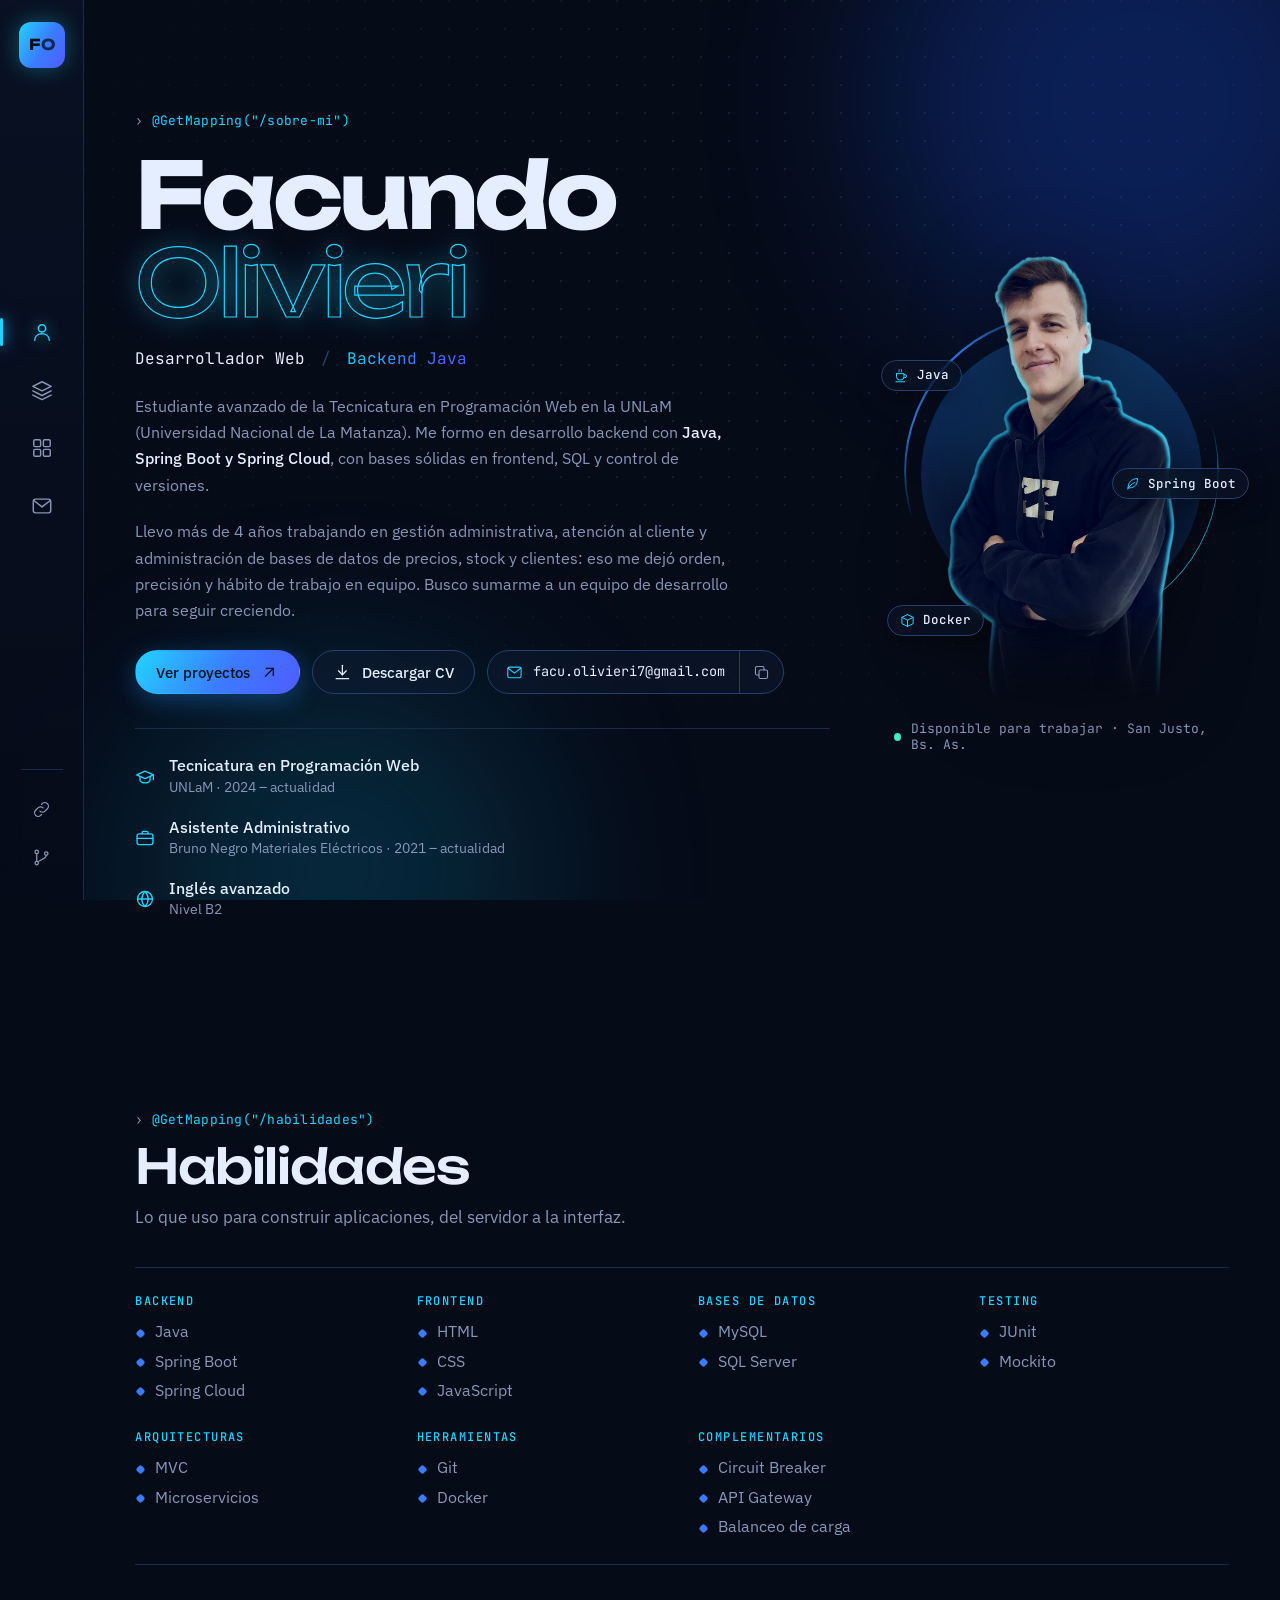
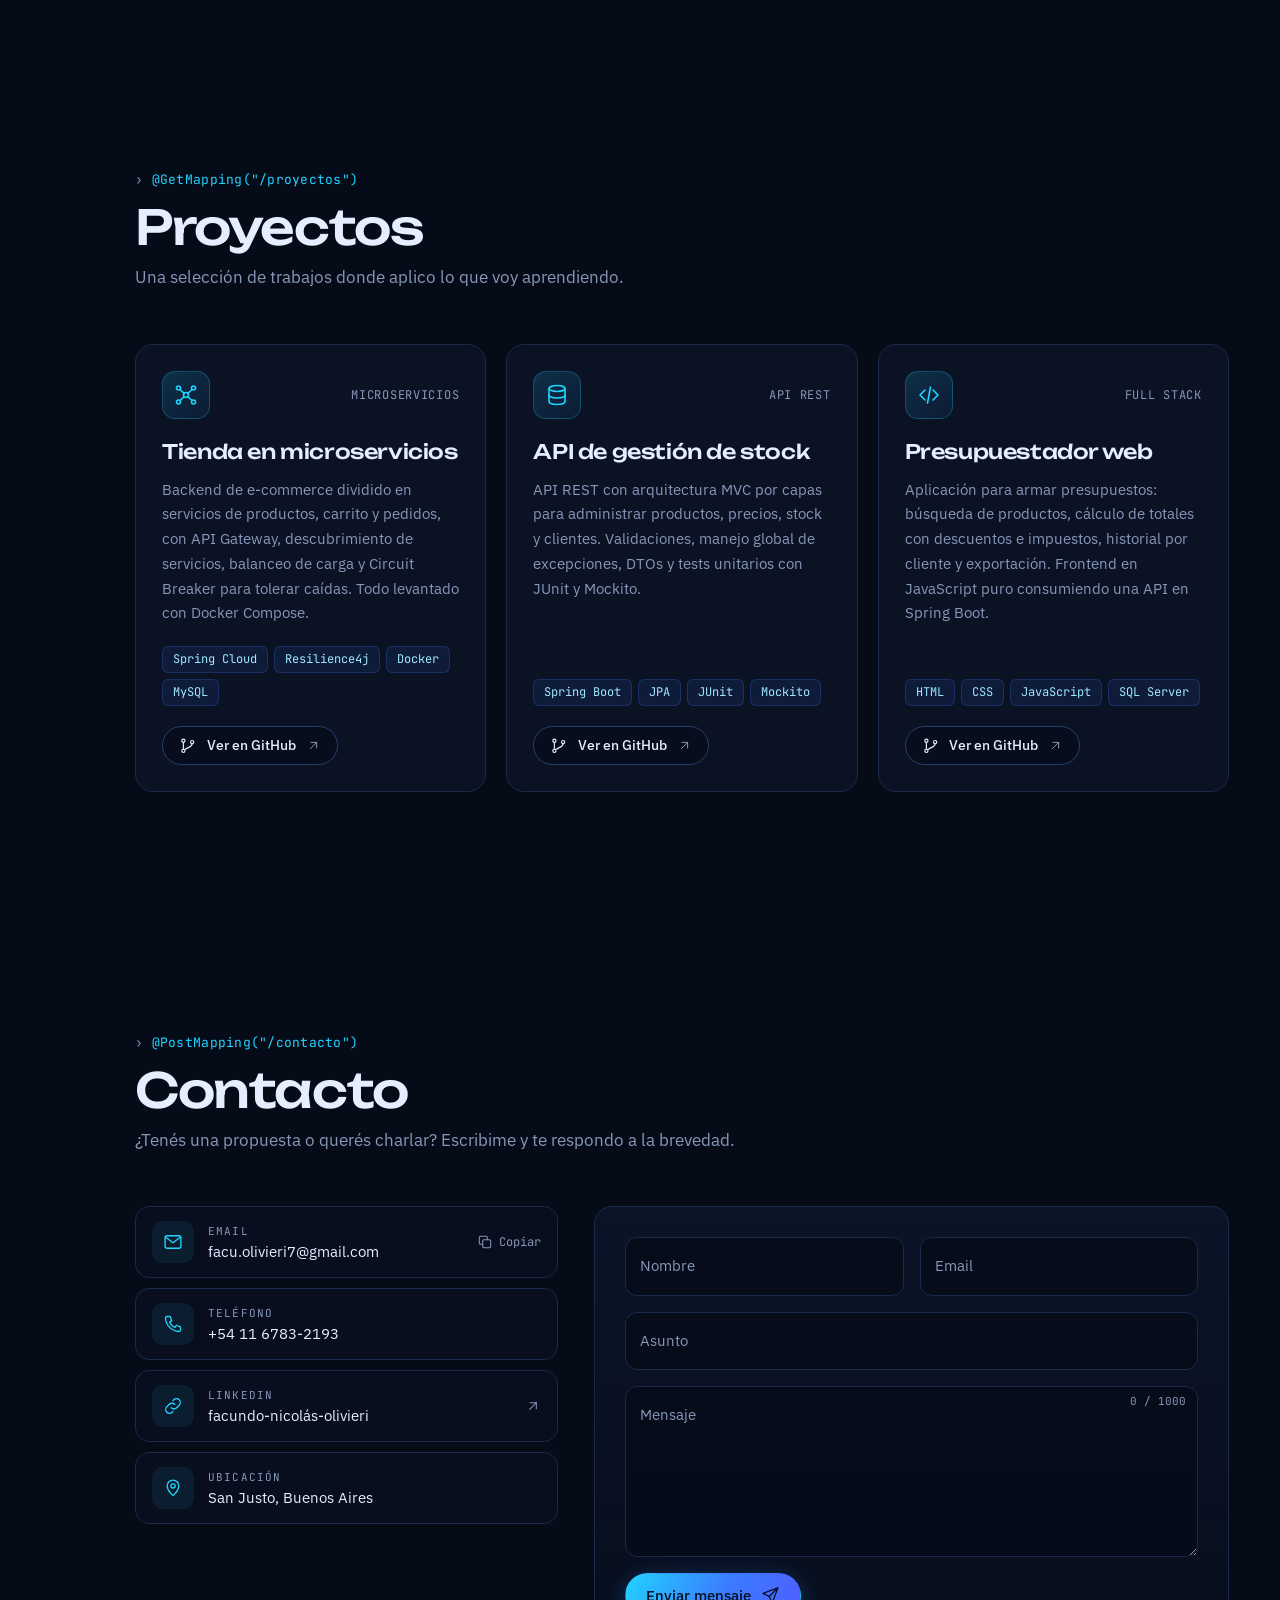
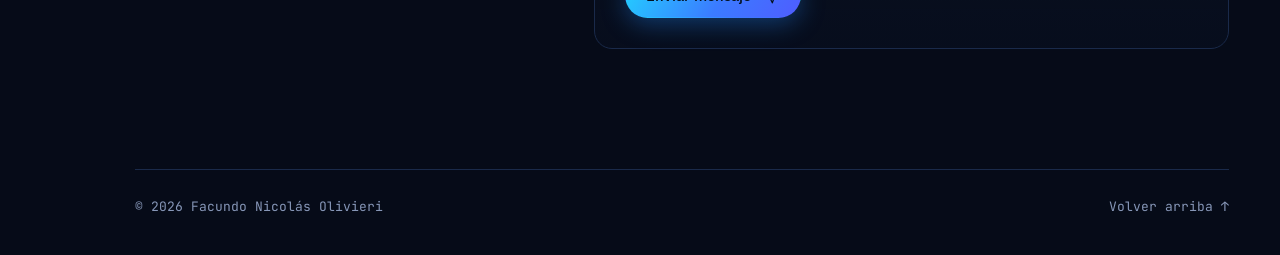
==== index.html @ 398a04c9 "portfolio" ====
<!DOCTYPE html>
<html lang="es">
<head>
<meta charset="UTF-8">
<meta name="viewport" content="width=device-width, initial-scale=1, viewport-fit=cover">
<title>Facundo Olivieri</title>
<meta name="description" content="Portfolio de Facundo Olivieri, Desarrollador Web con foco en Backend (Java, Spring Boot, Spring Cloud).">
<meta name="theme-color" content="#060b18">
<link rel="preconnect" href="https://fonts.googleapis.com">
<link rel="preconnect" href="https://fonts.gstatic.com" crossorigin>
<link rel="stylesheet" href="https://fonts.googleapis.com/css2?family=Unbounded:wght@400;500;700&family=IBM+Plex+Sans:wght@300;400;500;600&family=JetBrains+Mono:wght@400;500&display=swap">
<link rel="stylesheet" href="styles.css">
</head>
<body>
<!-- @@BODY_START@@ -->

<!-- Cada data-fragment se reemplaza por el HTML del archivo indicado (ver js/fragments.js) -->
<div data-fragment="fragments/icons.html"></div>

<div class="ambient" aria-hidden="true">
  <div class="ambient__grid"></div>
  <div class="ambient__orb ambient__orb--a"></div>
  <div class="ambient__orb ambient__orb--b"></div>
</div>

<div data-fragment="fragments/nav.html"></div>

<main class="main">
  <div data-fragment="fragments/about.html"></div>
  <div data-fragment="fragments/skills.html"></div>
  <div data-fragment="fragments/projects.html"></div>
  <div data-fragment="fragments/contact.html"></div>
  <div data-fragment="fragments/footer.html"></div>
</main>

<div class="toast" id="toast" role="status" aria-live="polite"></div>

<!-- @@BODY_END@@ -->
<script type="module" src="js/main.js"></script>
</body>
</html>
---- styles.css ----
/* =========================================================
   Facundo Olivieri — Portfolio
   Paleta fría neón (azules) · minimalista
   ========================================================= */

:root {
  color-scheme: dark;

  /* Color */
  --ink: #060b18;          /* fondo */
  --ink-2: #0a1224;        /* superficie */
  --ink-3: #0f1a33;        /* superficie elevada */
  --line: #1a2a4a;         /* bordes */
  --line-2: #25406e;
  --text: #e4eeff;         /* texto principal */
  --muted: #8797b8;        /* texto secundario */
  --cyan: #22d3ff;         /* neón principal */
  --blue: #3b7bff;         /* azul eléctrico */
  --ice: #9ee7ff;          /* brillo */
  --indigo: #4f5dff;
  --danger: #ff6b8a;
  --ok: #3ef0c0;

  --glow: 0 0 0 1px rgba(34, 211, 255, .35), 0 0 24px rgba(34, 211, 255, .25);
  --grad: linear-gradient(120deg, var(--cyan), var(--blue) 55%, var(--indigo));

  /* Tipografía */
  --f-display: "Unbounded", "Segoe UI", system-ui, sans-serif;
  --f-body: "IBM Plex Sans", "Segoe UI", system-ui, -apple-system, sans-serif;
  --f-mono: "JetBrains Mono", ui-monospace, "Cascadia Code", Consolas, monospace;

  /* Layout */
  --rail-w: 84px;
  --gutter: clamp(16px, 4vw, 56px);
  --max: 1120px;
  --radius: 14px;
  --ease: cubic-bezier(.22, .8, .24, 1);
}

*, *::before, *::after { box-sizing: border-box; }

html {
  scroll-behavior: smooth;
  scroll-padding-top: 24px;
  background: var(--ink);
}

body {
  margin: 0;
  background: var(--ink);
  color: var(--text);
  font-family: var(--f-body);
  font-size: 16px;
  line-height: 1.65;
  -webkit-font-smoothing: antialiased;
  overflow-x: hidden;
}

img { max-width: 100%; display: block; }
a { color: inherit; text-decoration: none; }
p { margin: 0; }
ul { list-style: none; margin: 0; padding: 0; }
h1, h2, h3 { margin: 0; text-wrap: balance; }
::selection { background: rgba(34, 211, 255, .3); color: #fff; }

:focus-visible {
  outline: 2px solid var(--cyan);
  outline-offset: 3px;
  border-radius: 8px;
}

::-webkit-scrollbar { width: 10px; }
::-webkit-scrollbar-track { background: var(--ink); }
::-webkit-scrollbar-thumb { background: var(--line-2); border-radius: 10px; border: 2px solid var(--ink); }
::-webkit-scrollbar-thumb:hover { background: var(--blue); }

.sprite { position: absolute; width: 0; height: 0; overflow: hidden; }

.ico {
  width: 1.25em;
  height: 1.25em;
  flex: none;
  fill: none;
  stroke: currentColor;
  stroke-width: 1.6;
  stroke-linecap: round;
  stroke-linejoin: round;
}

/* ---------- Ambiente ---------- */
.ambient { position: fixed; inset: 0; pointer-events: none; z-index: 0; overflow: hidden; }

.ambient__grid {
  position: absolute; inset: 0;
  background-image:
    radial-gradient(circle at 1px 1px, rgba(120, 170, 255, .13) 1px, transparent 0);
  background-size: 28px 28px;
  mask-image: radial-gradient(ellipse 80% 70% at 60% 30%, #000 30%, transparent 80%);
}

.ambient__orb {
  position: absolute;
  border-radius: 50%;
  filter: blur(90px);
  opacity: .35;
  animation: drift 22s ease-in-out infinite alternate;
}
.ambient__orb--a { width: 520px; height: 520px; background: #1747c9; top: -160px; right: -120px; }
.ambient__orb--b { width: 420px; height: 420px; background: #0a8fb8; bottom: -180px; left: 10%; opacity: .22; animation-delay: -8s; }


@keyframes drift {
  to { transform: translate3d(-80px, 60px, 0) scale(1.15); }
}

/* ---------- Navegación lateral ---------- */
.rail {
  position: fixed;
  z-index: 20;
  top: 0; left: 0; bottom: 0;
  width: var(--rail-w);
  display: flex;
  flex-direction: column;
  align-items: center;
  gap: 28px;
  padding-block: calc(22px + env(safe-area-inset-top, 0px)) calc(22px + env(safe-area-inset-bottom, 0px));
  background: linear-gradient(180deg, rgba(10, 18, 36, .9), rgba(6, 11, 24, .82));
  border-right: 1px solid var(--line);
  backdrop-filter: blur(14px);
}

.rail__logo {
  display: flex;
  align-items: center;
  justify-content: center;
  width: 46px; height: 46px;
  border-radius: 12px;
  font-family: var(--f-display);
  font-weight: 700;
  font-size: 15px;
  letter-spacing: -.02em;
  color: var(--ink);
  background: var(--grad);
  box-shadow: 0 0 22px rgba(34, 211, 255, .35);
  transition: transform .5s var(--ease), box-shadow .3s;
}
.rail__logo span:last-child { opacity: .75; }
.rail__logo:hover { transform: rotate(-8deg) scale(1.06); box-shadow: 0 0 34px rgba(34, 211, 255, .6); }

.rail__list {
  position: relative;
  display: flex;
  flex-direction: column;
  gap: 10px;
  margin-top: auto;
}

.rail__link {
  position: relative;
  display: grid;
  place-items: center;
  width: 48px; height: 48px;
  border-radius: 12px;
  color: var(--muted);
  transition: color .3s, background-color .3s;
}
.rail__link .ico { width: 22px; height: 22px; transition: transform .45s var(--ease), filter .3s; }

.rail__link:hover { color: var(--text); background: rgba(59, 123, 255, .1); }
.rail__link:hover .ico { transform: translateY(-2px) scale(1.12); filter: drop-shadow(0 0 6px var(--cyan)); }
.rail__link.is-active { color: var(--cyan); }
.rail__link.is-active .ico { filter: drop-shadow(0 0 8px rgba(34, 211, 255, .8)); }

.rail__label {
  position: absolute;
  left: calc(100% + 16px);
  top: 50%;
  padding: 6px 12px;
  white-space: nowrap;
  font-family: var(--f-mono);
  font-size: 12px;
  letter-spacing: .04em;
  color: var(--text);
  background: var(--ink-3);
  border: 1px solid var(--line-2);
  border-radius: 8px;
  box-shadow: 0 8px 24px rgba(0, 0, 0, .4);
  opacity: 0;
  pointer-events: none;
  transform: translate(-8px, -50%);
  transition: opacity .25s, transform .35s var(--ease);
}
.rail__link:hover .rail__label,
.rail__link:focus-visible .rail__label { opacity: 1; transform: translate(0, -50%); }

.rail__indicator {
  position: absolute;
  left: -18px;
  top: 0;
  width: 3px;
  height: 28px;
  border-radius: 3px;
  background: var(--cyan);
  box-shadow: 0 0 12px var(--cyan), 0 0 24px var(--blue);
  transform: translateY(var(--iy, 10px));
  transition: transform .55s var(--ease);
}

.rail__social {
  display: flex;
  flex-direction: column;
  gap: 6px;
  margin-top: auto;
  padding-top: 18px;
  border-top: 1px solid var(--line);
}
.rail__link--sm { width: 42px; height: 42px; }
.rail__link--sm .ico { width: 19px; height: 19px; }

.rail__progress {
  position: absolute;
  right: -1px; top: 0; bottom: 0;
  width: 1px;
}
.rail__progress span {
  display: block;
  width: 100%;
  height: 100%;
  background: linear-gradient(var(--cyan), var(--blue));
  box-shadow: 0 0 8px var(--cyan);
  transform-origin: top;
  transform: scaleY(var(--p, 0));
}

/* ---------- Estructura ---------- */
.main {
  position: relative;
  z-index: 1;
  margin-left: var(--rail-w);
  padding-inline: var(--gutter);
  overflow-x: clip;
}

.section {
  max-width: var(--max);
  margin-inline: auto;
  padding-block: clamp(72px, 10vw, 120px);
}

.section__head {
  display: grid;
  gap: 10px;
  margin-bottom: clamp(32px, 5vw, 52px);
  max-width: 62ch;
}

.eyebrow {
  font-family: var(--f-mono);
  font-size: 13px;
  letter-spacing: .02em;
  color: var(--cyan);
}
.eyebrow::before { content: "› "; color: var(--muted); }

.section__title {
  font-family: var(--f-display);
  font-weight: 500;
  font-size: clamp(30px, 4.6vw, 48px);
  line-height: 1.1;
  letter-spacing: -.03em;
}

.section__lead { color: var(--muted); font-size: 17px; }

.neon {
  background: var(--grad);
  -webkit-background-clip: text;
  background-clip: text;
  color: transparent;
}

/* ---------- Botones ---------- */
.btn {
  --bx: 50%;
  position: relative;
  display: inline-flex;
  align-items: center;
  gap: 10px;
  padding: 12px 20px;
  border-radius: 999px;
  font: 500 15px/1 var(--f-body);
  border: 1px solid transparent;
  cursor: pointer;
  overflow: hidden;
  isolation: isolate;
  transition: transform .35s var(--ease), box-shadow .35s, border-color .3s, color .3s, background-color .3s;
}
.btn .ico { transition: transform .45s var(--ease); }

.btn--primary {
  color: #03101f;
  background: var(--grad);
  box-shadow: 0 6px 24px rgba(34, 140, 255, .35);
}
.btn--primary::after {
  content: "";
  position: absolute; inset: 0;
  z-index: -1;
  background: linear-gradient(100deg, transparent 30%, rgba(255, 255, 255, .55) 50%, transparent 70%);
  transform: translateX(-120%);
  transition: transform .8s var(--ease);
}
.btn--primary:hover { transform: translateY(-2px); box-shadow: 0 10px 34px rgba(34, 211, 255, .5); }
.btn--primary:hover::after { transform: translateX(120%); }
.btn--primary:hover .ico { transform: translate(3px, -3px); }

.btn--ghost {
  color: var(--text);
  border-color: var(--line-2);
  background: rgba(15, 26, 51, .5);
}
.btn--ghost:hover { border-color: var(--cyan); color: var(--cyan); box-shadow: var(--glow); transform: translateY(-2px); }
.btn--ghost:hover .ico { transform: scale(1.15) rotate(-8deg); }

.mail-chip {
  display: inline-flex;
  align-items: stretch;
  border: 1px solid var(--line-2);
  border-radius: 999px;
  background: rgba(15, 26, 51, .5);
  overflow: hidden;
  transition: border-color .3s, box-shadow .35s;
}
.mail-chip:hover { border-color: var(--cyan); box-shadow: var(--glow); }
.mail-chip__link {
  display: inline-flex;
  align-items: center;
  gap: 10px;
  padding: 12px 14px 12px 18px;
  font: 13.5px/1 var(--f-mono);
  color: var(--text);
  transition: color .3s;
}
.mail-chip__link .ico { color: var(--cyan); transition: transform .45s var(--ease); }
.mail-chip__link:hover { color: var(--cyan); }
.mail-chip__link:hover .ico { transform: translateY(-2px) rotate(-8deg) scale(1.12); }
.mail-chip__copy {
  display: grid;
  place-items: center;
  width: 44px;
  padding: 0;
  color: var(--muted);
  background: transparent;
  border: 0;
  border-left: 1px solid var(--line-2);
  cursor: pointer;
  transition: color .3s, background-color .3s;
}
.mail-chip__copy .ico { width: 17px; height: 17px; transition: transform .4s var(--ease); }
.mail-chip__copy:hover { color: var(--ink); background: var(--cyan); }
.mail-chip__copy:hover .ico { transform: scale(1.12); }
.mail-chip__copy:active .ico { transform: scale(.85); }

/* ---------- SOBRE MÍ (hero) ---------- */
.hero {
  display: grid;
  grid-template-columns: minmax(0, 1.35fr) minmax(0, .65fr);
  align-items: center;
  gap: clamp(32px, 5vw, 72px);
  padding-block: clamp(56px, 9vw, 110px) clamp(56px, 8vw, 96px);
}

.hero__text { display: grid; gap: 20px; }

.hero__name {
  display: grid;
  font-family: var(--f-display);
  font-weight: 700;
  font-size: clamp(44px, 7.4vw, 92px);
  line-height: .95;
  letter-spacing: -.045em;
}
.hero__last {
  font-weight: 400;
  color: transparent;
  -webkit-text-stroke: 1.2px var(--cyan);
  text-shadow: 0 0 28px rgba(34, 211, 255, .35);
}

.hero__role {
  font-family: var(--f-mono);
  font-size: clamp(14px, 1.6vw, 16px);
  color: var(--text);
}
.hero__role .sep { color: var(--line-2); margin-inline: 6px; }

.hero__bio { color: var(--muted); max-width: 60ch; }
.hero__bio strong { color: var(--text); font-weight: 500; }

.hero__cta { display: flex; flex-wrap: wrap; gap: 12px; margin-top: 6px; }

.timeline {
  display: grid;
  gap: 2px;
  margin-top: 14px;
  border-top: 1px solid var(--line);
  padding-top: 18px;
}
.timeline__item {
  display: flex;
  gap: 14px;
  align-items: center;
  padding: 8px 10px;
  margin-inline: -10px;
  border-radius: 10px;
  transition: background-color .3s;
}
.timeline__item:hover { background: rgba(59, 123, 255, .07); }
.timeline__ico {
  width: 20px; height: 20px;
  color: var(--cyan);
  transition: transform .5s var(--ease), filter .3s;
}
.timeline__item:hover .timeline__ico { transform: rotate(-12deg) scale(1.2); filter: drop-shadow(0 0 6px var(--cyan)); }
.timeline__title { font-weight: 500; line-height: 1.3; }
.timeline__meta { font-size: 13.5px; color: var(--muted); }

/* Retrato */
.hero__visual { display: grid; justify-items: center; gap: 18px; }

.portrait {
  --tx: 0px; --ty: 0px;
  position: relative;
  width: min(100%, 400px);
  aspect-ratio: 4 / 5;
  max-width: 100%;
}

.portrait__disc {
  position: absolute;
  left: 8%; right: 8%;
  top: 12%;
  aspect-ratio: 1;
  border-radius: 50%;
  background:
    radial-gradient(circle at 50% 38%, rgba(34, 211, 255, .28), transparent 60%),
    linear-gradient(180deg, #0d2152, #081030 70%);
  box-shadow: inset 0 0 60px rgba(34, 211, 255, .15);
  transform: translate(calc(var(--tx) * -.4), calc(var(--ty) * -.4));
  transition: transform .4s var(--ease);
}

.portrait__ring {
  position: absolute;
  left: 3%; right: 3%;
  top: 7%;
  aspect-ratio: 1;
  border-radius: 50%;
  padding: 1.5px;
  background: conic-gradient(from 0deg, transparent 0 20%, var(--cyan) 35%, transparent 50%, transparent 70%, var(--blue) 85%, transparent);
  -webkit-mask: linear-gradient(#000 0 0) content-box, linear-gradient(#000 0 0);
  -webkit-mask-composite: xor;
          mask-composite: exclude;
  animation: spin 14s linear infinite;
  filter: drop-shadow(0 0 6px var(--cyan));
}

@keyframes spin { to { transform: rotate(360deg); } }

.portrait__img {
  position: absolute;
  left: 50%;
  bottom: 0;
  height: 108%;
  width: auto;
  max-width: none;
  transform: translate(calc(-50% + var(--tx)), var(--ty));
  transition: transform .4s var(--ease), filter .4s;
  filter: drop-shadow(0 20px 40px rgba(0, 0, 0, .5));
}
.portrait:hover .portrait__img { filter: drop-shadow(0 20px 40px rgba(0, 0, 0, .5)) drop-shadow(0 0 18px rgba(34, 211, 255, .25)); }

.chip {
  display: inline-flex;
  align-items: center;
  gap: 8px;
  padding: 7px 12px;
  font: 500 12.5px/1 var(--f-mono);
  color: var(--text);
  background: rgba(10, 18, 36, .78);
  border: 1px solid var(--line-2);
  border-radius: 999px;
  backdrop-filter: blur(8px);
  box-shadow: 0 8px 24px rgba(0, 0, 0, .35);
}
.chip .ico { color: var(--cyan); width: 15px; height: 15px; }

.chip--float { position: absolute; animation: bob 5s ease-in-out infinite; transition: border-color .3s, box-shadow .3s; }
.chip--float:hover { border-color: var(--cyan); box-shadow: var(--glow); }
.chip--a { top: 18%; left: -4%; }
.chip--b { top: 44%; right: -6%; animation-delay: -1.6s; }
.chip--c { bottom: 16%; left: -2%; animation-delay: -3.2s; }

@keyframes bob { 50% { transform: translateY(-9px); } }

.status {
  display: inline-flex;
  align-items: center;
  gap: 10px;
  font: 13px/1.3 var(--f-mono);
  color: var(--muted);
}
.status__dot {
  width: 8px; height: 8px;
  border-radius: 50%;
  background: var(--ok);
  box-shadow: 0 0 0 0 rgba(62, 240, 192, .6);
  animation: ping 2s infinite;
}
@keyframes ping { 70% { box-shadow: 0 0 0 9px rgba(62, 240, 192, 0); } 100% { box-shadow: 0 0 0 0 rgba(62, 240, 192, 0); } }

/* Secuencia de carga */
.load { animation: rise .9s var(--ease) both; animation-delay: calc(var(--d, 0) * 90ms); }
@keyframes rise { from { opacity: 0; transform: translateY(18px); filter: blur(4px); } }

/* Aparición al hacer scroll (parte de un estado visible) */
.reveal { transition: opacity .8s var(--ease), transform .8s var(--ease); }
.js .reveal.is-pending { opacity: .25; transform: translateY(26px); }

/* ---------- HABILIDADES ---------- */
#habilidades { padding-block: clamp(48px, 7vw, 84px); }
#habilidades .section__head { margin-bottom: clamp(24px, 3.5vw, 36px); }

.skills {
  display: grid;
  grid-template-columns: repeat(4, minmax(0, 1fr));
  gap: 28px 32px;
  padding-block: 26px;
  border-block: 1px solid var(--line);
}

.skills__col { display: grid; align-content: start; gap: 12px; }

.skills__title {
  font: 500 12px/1.2 var(--f-mono);
  text-transform: uppercase;
  letter-spacing: .12em;
  color: var(--cyan);
}

.skills__list { display: grid; gap: 6px; }

.skills__list li {
  position: relative;
  padding-left: 20px;
  font-size: 15.5px;
  line-height: 1.5;
  color: var(--muted);
  cursor: default;
  transition: color .3s, transform .35s var(--ease);
}
.skills__list li::before {
  content: "";
  position: absolute;
  left: 2px;
  top: .62em;
  width: 7px; height: 7px;
  border-radius: 2px;
  background: var(--blue);
  transform: rotate(45deg);
  transition: background-color .3s, box-shadow .3s, transform .45s var(--ease);
}
.skills__list li:hover { color: var(--text); transform: translateX(4px); }
.skills__list li:hover::before {
  background: var(--cyan);
  box-shadow: 0 0 10px var(--cyan), 0 0 18px rgba(34, 211, 255, .5);
  transform: rotate(225deg) scale(1.15);
}

/* ---------- PROYECTOS ---------- */
.projects {
  display: grid;
  grid-template-columns: repeat(3, minmax(0, 1fr));
  gap: 20px;
}

.project {
  --mx: 50%; --my: 0%;
  position: relative;
  display: flex;
  flex-direction: column;
  gap: 14px;
  padding: 26px;
  border-radius: 18px;
  background: var(--ink-2);
  border: 1px solid var(--line);
  isolation: isolate;
  transition: transform .5s var(--ease), border-color .35s, box-shadow .45s;
}
/* borde luminoso que sigue al cursor */
.project::before {
  content: "";
  position: absolute; inset: -1px;
  z-index: -1;
  border-radius: inherit;
  padding: 1px;
  background: radial-gradient(260px circle at var(--mx) var(--my), var(--cyan), transparent 60%);
  -webkit-mask: linear-gradient(#000 0 0) content-box, linear-gradient(#000 0 0);
  -webkit-mask-composite: xor;
          mask-composite: exclude;
  opacity: 0;
  transition: opacity .4s;
}
.project::after {
  content: "";
  position: absolute; inset: 0;
  z-index: -2;
  border-radius: inherit;
  background: radial-gradient(360px circle at var(--mx) var(--my), rgba(34, 211, 255, .08), transparent 60%);
  opacity: 0;
  transition: opacity .4s;
}
.project:hover { transform: translateY(-6px); border-color: transparent; box-shadow: 0 24px 60px rgba(0, 0, 0, .45), 0 0 40px rgba(34, 140, 255, .12); }
.project:hover::before, .project:hover::after { opacity: 1; }

.project__top { display: flex; align-items: center; justify-content: space-between; gap: 12px; }

.project__ico {
  display: grid;
  place-items: center;
  width: 48px; height: 48px;
  border-radius: 13px;
  color: var(--cyan);
  background: linear-gradient(145deg, rgba(34, 211, 255, .16), rgba(59, 123, 255, .08));
  border: 1px solid rgba(34, 211, 255, .25);
  transition: transform .6s var(--ease), box-shadow .35s;
}
.project__ico .ico { width: 24px; height: 24px; }
.project:hover .project__ico { transform: rotate(-10deg) scale(1.08); box-shadow: 0 0 22px rgba(34, 211, 255, .45); }

.project__kind {
  font: 12px/1 var(--f-mono);
  color: var(--muted);
  letter-spacing: .06em;
  text-transform: uppercase;
}

.project__title {
  font-family: var(--f-display);
  font-weight: 500;
  font-size: 20px;
  line-height: 1.25;
  letter-spacing: -.02em;
  margin-top: 6px;
}
.project__desc { color: var(--muted); font-size: 15px; }

.tags { display: flex; flex-wrap: wrap; gap: 6px; margin-top: auto; padding-top: 6px; }
.tags li {
  padding: 4px 10px;
  font: 12px/1.4 var(--f-mono);
  color: var(--ice);
  background: rgba(59, 123, 255, .1);
  border: 1px solid rgba(59, 123, 255, .22);
  border-radius: 6px;
}

.btn--repo {
  align-self: flex-start;
  margin-top: 6px;
  padding: 10px 16px;
  font-size: 14px;
  color: var(--text);
  border-color: var(--line-2);
  background: rgba(6, 11, 24, .6);
}
.btn--repo .ico--arrow { width: 15px; height: 15px; opacity: .6; }
.btn--repo:hover { color: var(--ink); background: var(--cyan); border-color: var(--cyan); box-shadow: 0 0 24px rgba(34, 211, 255, .55); }
.btn--repo:hover .ico:first-child { transform: rotate(-20deg) scale(1.15); }
.btn--repo:hover .ico--arrow { opacity: 1; transform: translate(3px, -3px); }

/* ---------- CONTACTO ---------- */
.contact {
  display: grid;
  grid-template-columns: minmax(0, .8fr) minmax(0, 1.2fr);
  gap: clamp(20px, 3vw, 36px);
  align-items: start;
}

.contact__info { display: grid; gap: 10px; }

.info {
  display: flex;
  align-items: center;
  gap: 14px;
  width: 100%;
  padding: 14px 16px;
  text-align: left;
  font: inherit;
  color: var(--text);
  background: rgba(10, 18, 36, .6);
  border: 1px solid var(--line);
  border-radius: var(--radius);
  cursor: pointer;
  transition: border-color .3s, transform .4s var(--ease), box-shadow .3s;
}
div.info { cursor: default; }
.info__ico {
  display: grid;
  place-items: center;
  width: 42px; height: 42px;
  flex: none;
  border-radius: 11px;
  color: var(--cyan);
  background: rgba(34, 211, 255, .08);
  transition: background-color .3s, color .3s, transform .5s var(--ease), box-shadow .3s;
}
.info__body { display: grid; min-width: 0; overflow-wrap: anywhere; line-height: 1.4; font-size: 15px; }
.info__label { font: 11px/1.6 var(--f-mono); letter-spacing: .1em; text-transform: uppercase; color: var(--muted); }
.info__action { margin-left: auto; display: inline-flex; align-items: center; gap: 6px; color: var(--muted); font: 12px var(--f-mono); transition: color .3s, transform .4s var(--ease); }
.info__action .ico { width: 16px; height: 16px; }

.info:hover { border-color: var(--line-2); transform: translateX(4px); box-shadow: 0 10px 30px rgba(0, 0, 0, .25); }
.info:hover .info__ico { background: var(--cyan); color: var(--ink); transform: rotate(-10deg); box-shadow: 0 0 18px rgba(34, 211, 255, .6); }
.info:hover .info__action { color: var(--cyan); }
div.info:hover { transform: none; }

.form {
  display: grid;
  gap: 16px;
  padding: clamp(20px, 3vw, 30px);
  border: 1px solid var(--line);
  border-radius: 18px;
  background: linear-gradient(180deg, rgba(15, 26, 51, .6), rgba(10, 18, 36, .4));
}
.form__row { display: grid; grid-template-columns: 1fr 1fr; gap: 16px; }

.field { position: relative; display: grid; }
.field input,
.field textarea {
  width: 100%;
  padding: 24px 14px 10px;
  font: 15px/1.5 var(--f-body);
  color: var(--text);
  background: rgba(6, 11, 24, .7);
  border: 1px solid var(--line);
  border-radius: 12px;
  outline: none;
  resize: vertical;
  transition: border-color .3s, box-shadow .3s, background-color .3s;
}
.field textarea { min-height: 150px; }
.field label {
  position: absolute;
  left: 15px; top: 17px;
  font-size: 15px;
  color: var(--muted);
  pointer-events: none;
  transform-origin: left top;
  transition: transform .3s var(--ease), color .3s;
}
.field input:focus,
.field textarea:focus {
  border-color: var(--cyan);
  background: rgba(6, 11, 24, .95);
  box-shadow: 0 0 0 3px rgba(34, 211, 255, .15), 0 0 20px rgba(34, 211, 255, .12);
}
.field input:focus + label,
.field textarea:focus + label,
.field input:not(:placeholder-shown) + label,
.field textarea:not(:placeholder-shown) + label {
  transform: translateY(-10px) scale(.78);
  color: var(--cyan);
}
.field.has-error input,
.field.has-error textarea { border-color: var(--danger); }
.field.has-error label { color: var(--danger); }
.field__error { min-height: 0; font-size: 12.5px; color: var(--danger); }
.field__error:not(:empty) { margin-top: 6px; }
.field__count {
  position: absolute;
  right: 12px; top: 8px;
  font: 11px var(--f-mono);
  color: var(--muted);
}

.form__foot { display: flex; flex-wrap: wrap; align-items: center; gap: 16px; }
.form__status { font: 13px/1.4 var(--f-mono); color: var(--muted); }
.form__status.is-ok { color: var(--ok); }
.form__status.is-err { color: var(--danger); }

.btn--send:hover .ico { animation: fly .7s var(--ease); }
.btn--send.is-sending { pointer-events: none; opacity: .75; }
.btn--send.is-sending .ico { animation: fly 1s var(--ease) infinite; }
@keyframes fly {
  45% { transform: translate(16px, -16px); opacity: 0; }
  46% { transform: translate(-16px, 16px); opacity: 0; }
  100% { transform: none; opacity: 1; }
}

/* ---------- Pie y toast ---------- */
.footer {
  max-width: var(--max);
  margin-inline: auto;
  display: flex;
  flex-wrap: wrap;
  justify-content: space-between;
  gap: 12px;
  padding-block: 28px 40px;
  border-top: 1px solid var(--line);
  font: 13px var(--f-mono);
  color: var(--muted);
}
.footer__top { transition: color .3s; }
.footer__top:hover { color: var(--cyan); }

.toast {
  position: fixed;
  z-index: 30;
  left: 50%;
  bottom: calc(24px + env(safe-area-inset-bottom, 0px));
  padding: 10px 18px;
  font: 13px var(--f-mono);
  color: var(--ink);
  background: var(--cyan);
  border-radius: 999px;
  box-shadow: 0 0 30px rgba(34, 211, 255, .5);
  opacity: 0;
  pointer-events: none;
  transform: translate(-50%, 16px);
  transition: opacity .3s, transform .4s var(--ease);
}
.toast.is-on { opacity: 1; transform: translate(-50%, 0); }

/* ---------- Responsive ---------- */
@media (max-width: 1020px) {
  .projects { grid-template-columns: repeat(2, minmax(0, 1fr)); }
  .projects .project:last-child { grid-column: 1 / -1; }
  .skills { grid-template-columns: repeat(3, minmax(0, 1fr)); }
}

@media (max-width: 860px) {
  .hero { grid-template-columns: 1fr; }
  .hero__visual { order: -1; }
  .portrait { width: min(100%, 320px); }
  .contact { grid-template-columns: 1fr; }
}

@media (max-width: 640px) {
  :root { --rail-w: 60px; --gutter: 16px; }
  .rail { gap: 18px; }
  .rail__logo { width: 38px; height: 38px; font-size: 12px; border-radius: 10px; }
  .rail__link { width: 42px; height: 42px; }
  .rail__link .ico { width: 20px; height: 20px; }
  .rail__indicator { left: -9px; }
  .rail__label { display: none; }
  .projects { grid-template-columns: 1fr; }
  .skills { grid-template-columns: repeat(2, minmax(0, 1fr)); gap: 22px 16px; }
  .mail-chip { flex: 1 1 100%; }
  .mail-chip__link { flex: 1; justify-content: center; gap: 8px; padding-inline: 12px; font-size: 12.5px; white-space: nowrap; }
  .form__row { grid-template-columns: 1fr; }
  .chip--a { left: 0; }
  .chip--b { right: 0; }
  .chip--c { left: 2%; }
  .hero__cta .btn { flex: 1 1 auto; justify-content: center; }
}

@media (prefers-reduced-motion: reduce) {
  html { scroll-behavior: auto; }
  *, *::before, *::after {
    animation-duration: .01ms !important;
    animation-iteration-count: 1 !important;
    transition-duration: .01ms !important;
  }
  .js .reveal.is-pending { opacity: 1; transform: none; }
}
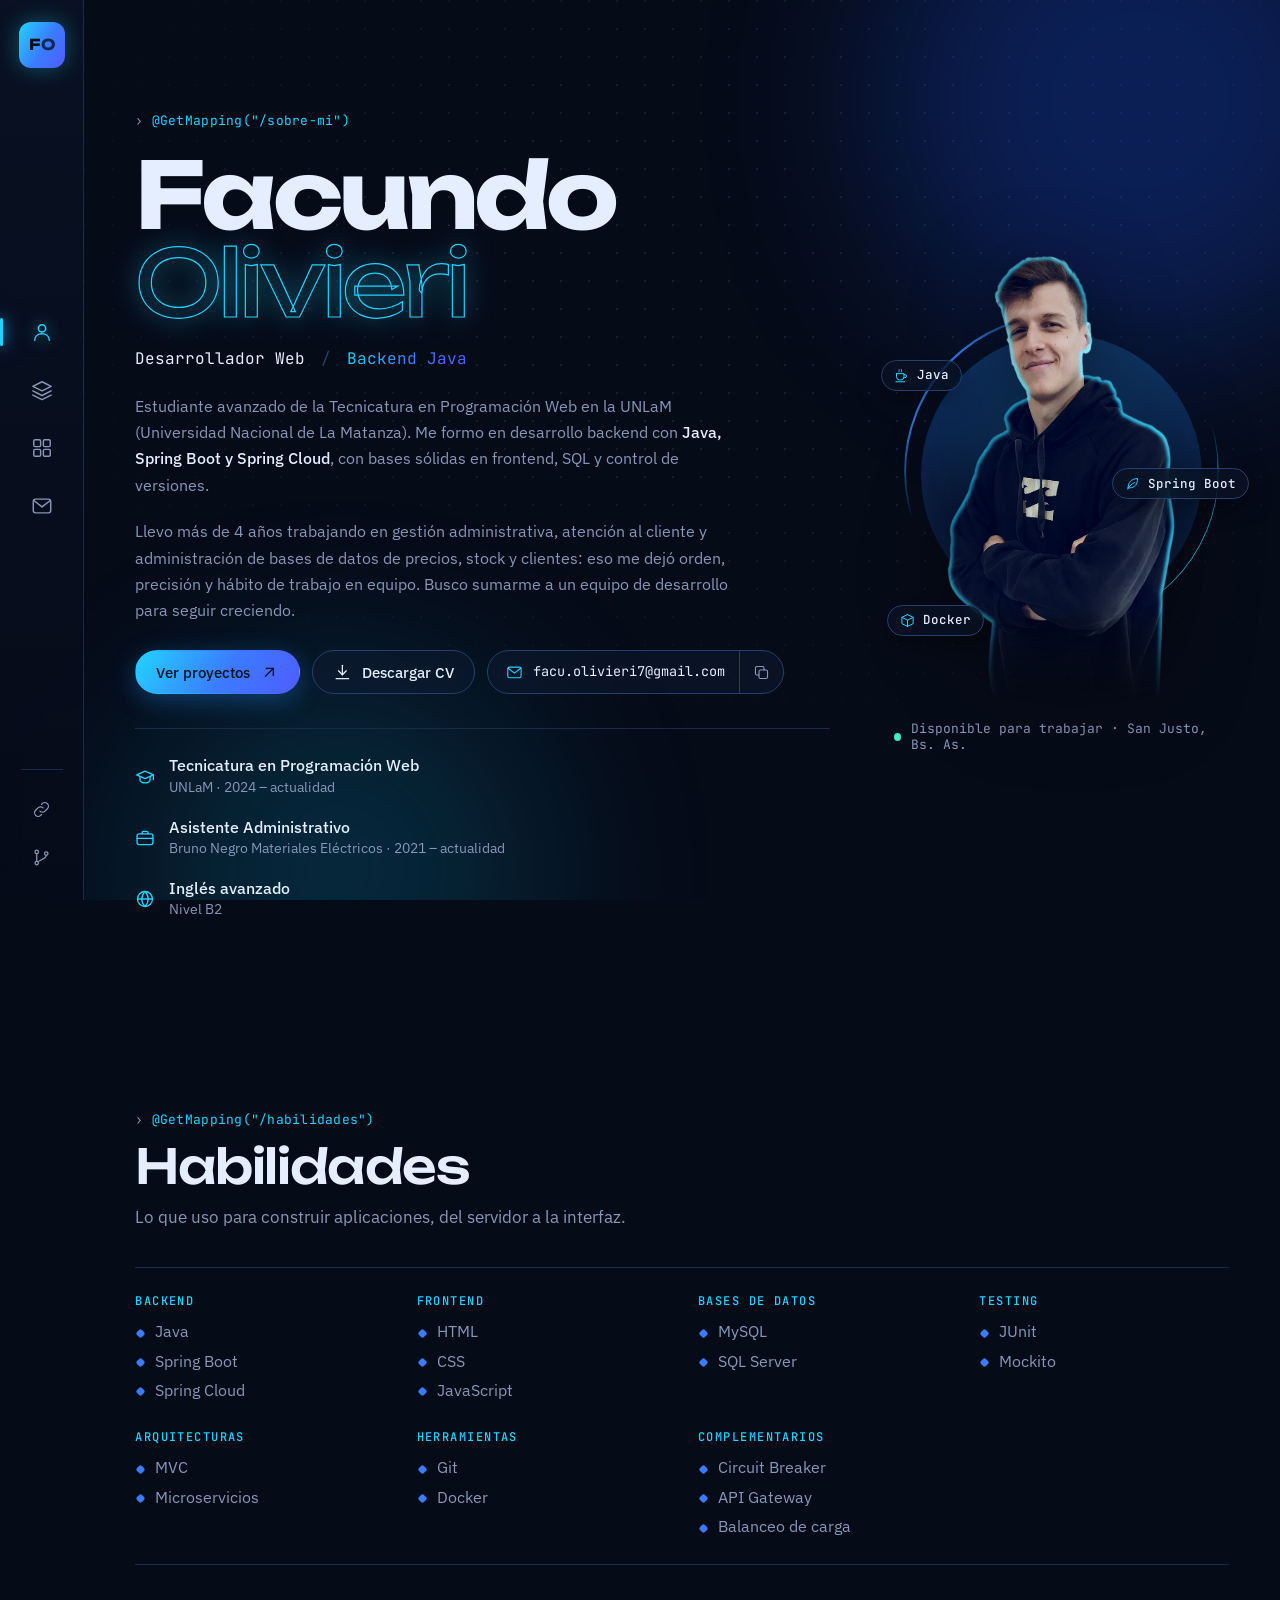
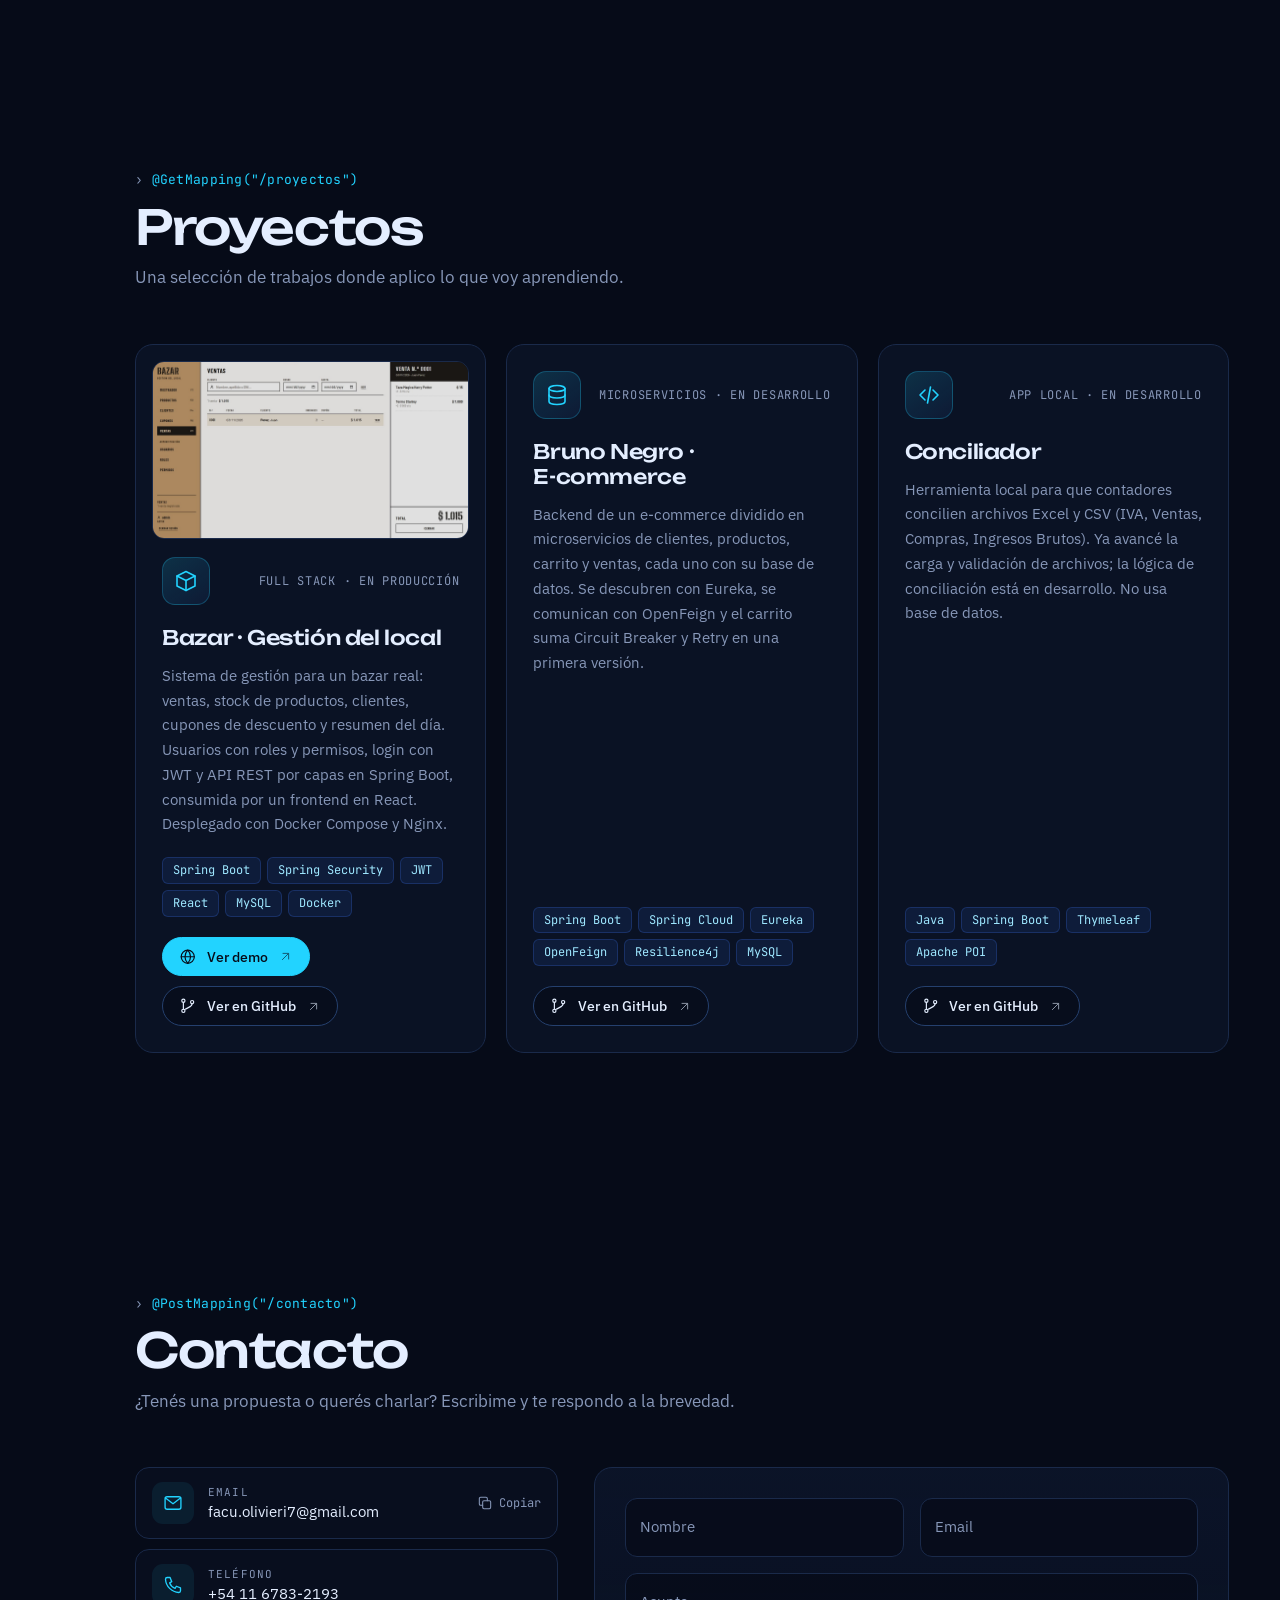
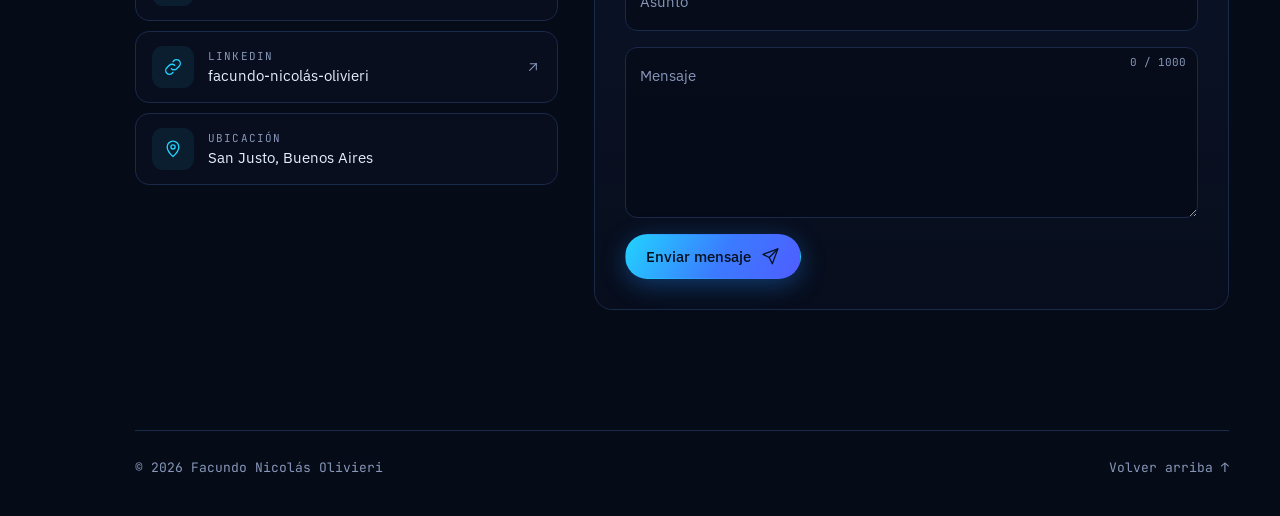
==== commit c6c9b5c9: "Actualizar proyectos, contacto y CV" ====
--- a/index.html
+++ b/index.html
@@ -6,6 +6,11 @@
 <title>Facundo Olivieri</title>
 <meta name="description" content="Portfolio de Facundo Olivieri, Desarrollador Web con foco en Backend (Java, Spring Boot, Spring Cloud).">
 <meta name="theme-color" content="#060b18">
+<meta property="og:type" content="website">
+<meta property="og:title" content="Facundo Olivieri · Desarrollador Backend Java">
+<meta property="og:description" content="Portfolio de Facundo Olivieri, Desarrollador Web con foco en Backend (Java, Spring Boot, Spring Cloud).">
+<!-- Falta og:image: necesita la URL absoluta, agregarla cuando el sitio tenga dominio -->
+<link rel="icon" href="assets/favicon.svg" type="image/svg+xml">
 <link rel="preconnect" href="https://fonts.googleapis.com">
 <link rel="preconnect" href="https://fonts.gstatic.com" crossorigin>
 <link rel="stylesheet" href="https://fonts.googleapis.com/css2?family=Unbounded:wght@400;500;700&family=IBM+Plex+Sans:wght@300;400;500;600&family=JetBrains+Mono:wght@400;500&display=swap">
--- a/styles.css
+++ b/styles.css
@@ -678,6 +678,23 @@
 .btn--repo:hover { color: var(--ink); background: var(--cyan); border-color: var(--cyan); box-shadow: 0 0 24px rgba(34, 211, 255, .55); }
 .btn--repo:hover .ico:first-child { transform: rotate(-20deg) scale(1.15); }
 .btn--repo:hover .ico--arrow { opacity: 1; transform: translate(3px, -3px); }
+
+/* captura del proyecto */
+.project__shot {
+  display: block;
+  margin: -10px -10px 4px;
+  aspect-ratio: 16 / 9;
+  overflow: hidden;
+  border-radius: 12px;
+  border: 1px solid var(--line);
+  background: var(--ink);
+}
+.project__shot img { width: 100%; height: 100%; object-fit: cover; filter: brightness(.88); transition: transform .6s var(--ease), filter .4s; }
+.project:hover .project__shot img { transform: scale(1.04); filter: none; }
+
+.project__actions { display: flex; flex-wrap: wrap; gap: 10px; margin-top: 6px; }
+.project__actions .btn--repo { margin-top: 0; }
+.btn--demo { color: var(--ink); background: var(--cyan); border-color: var(--cyan); }
 
 /* ---------- CONTACTO ---------- */
 .contact {
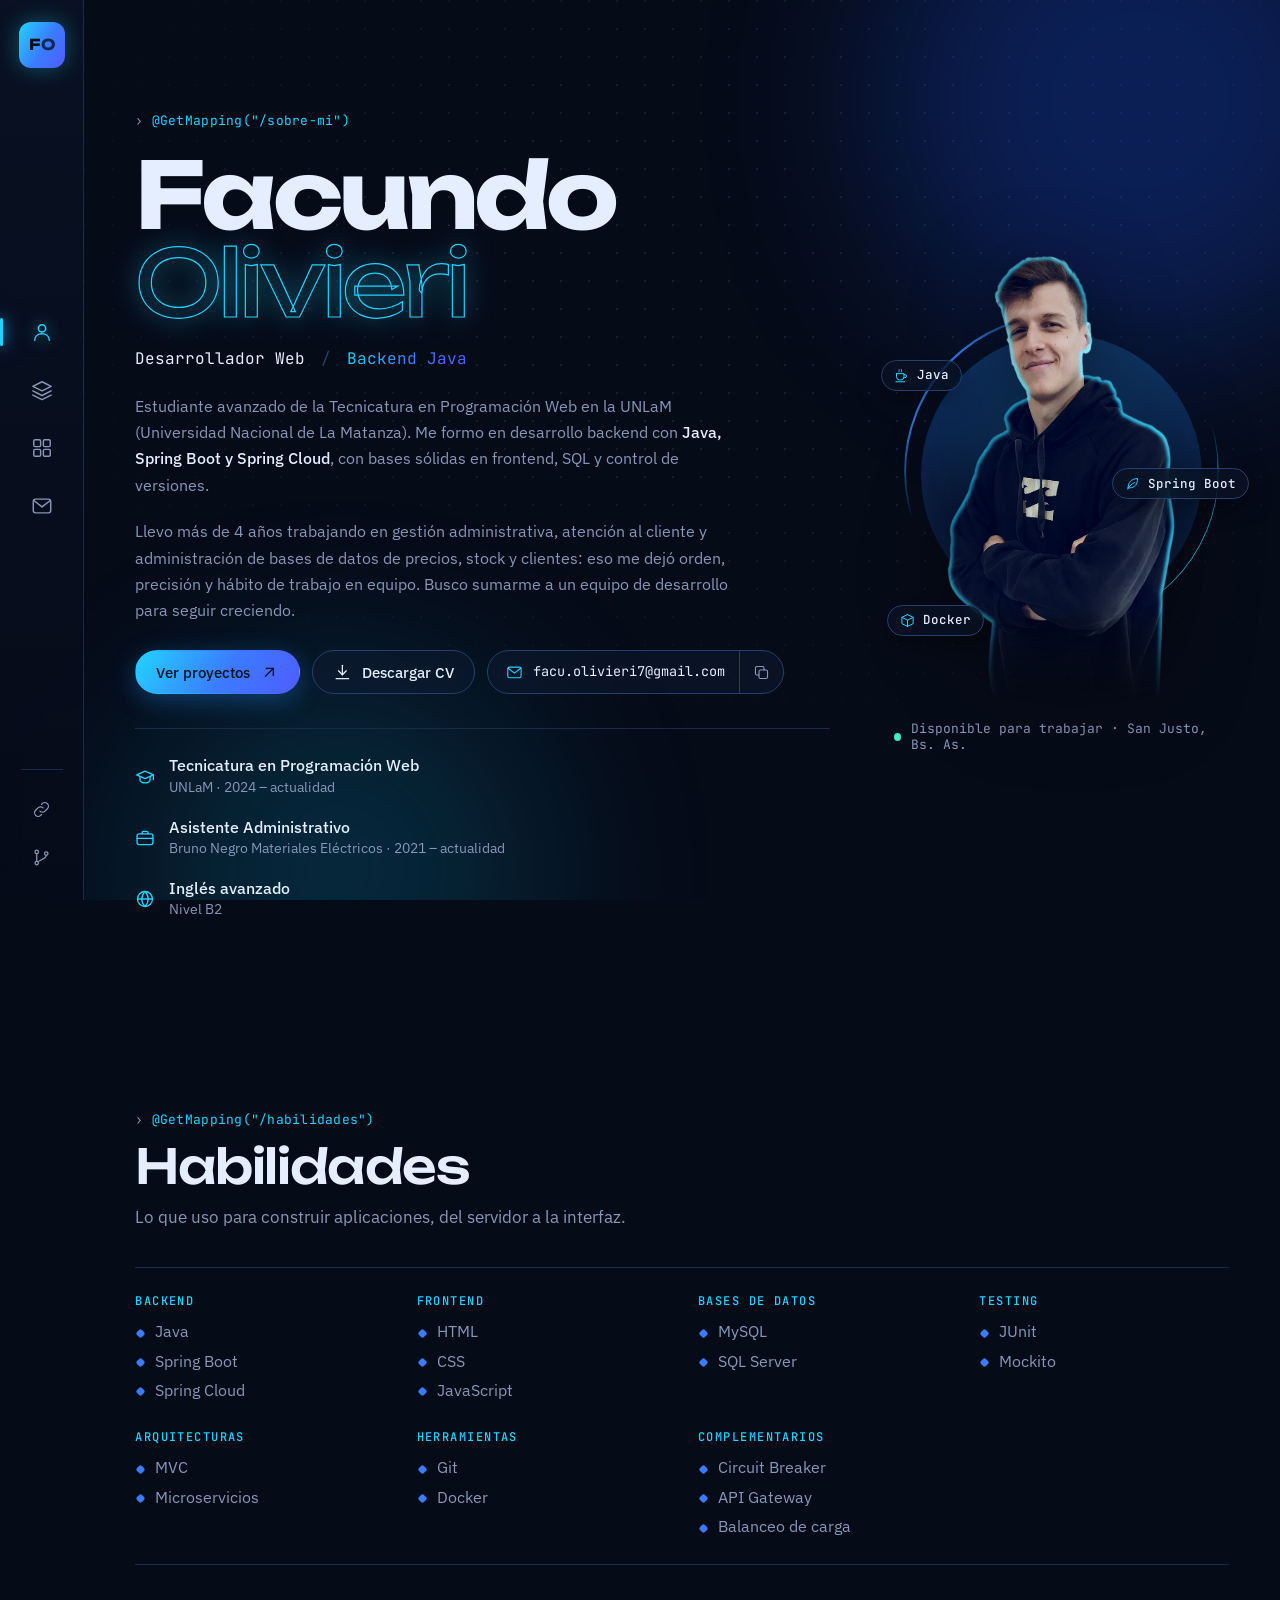
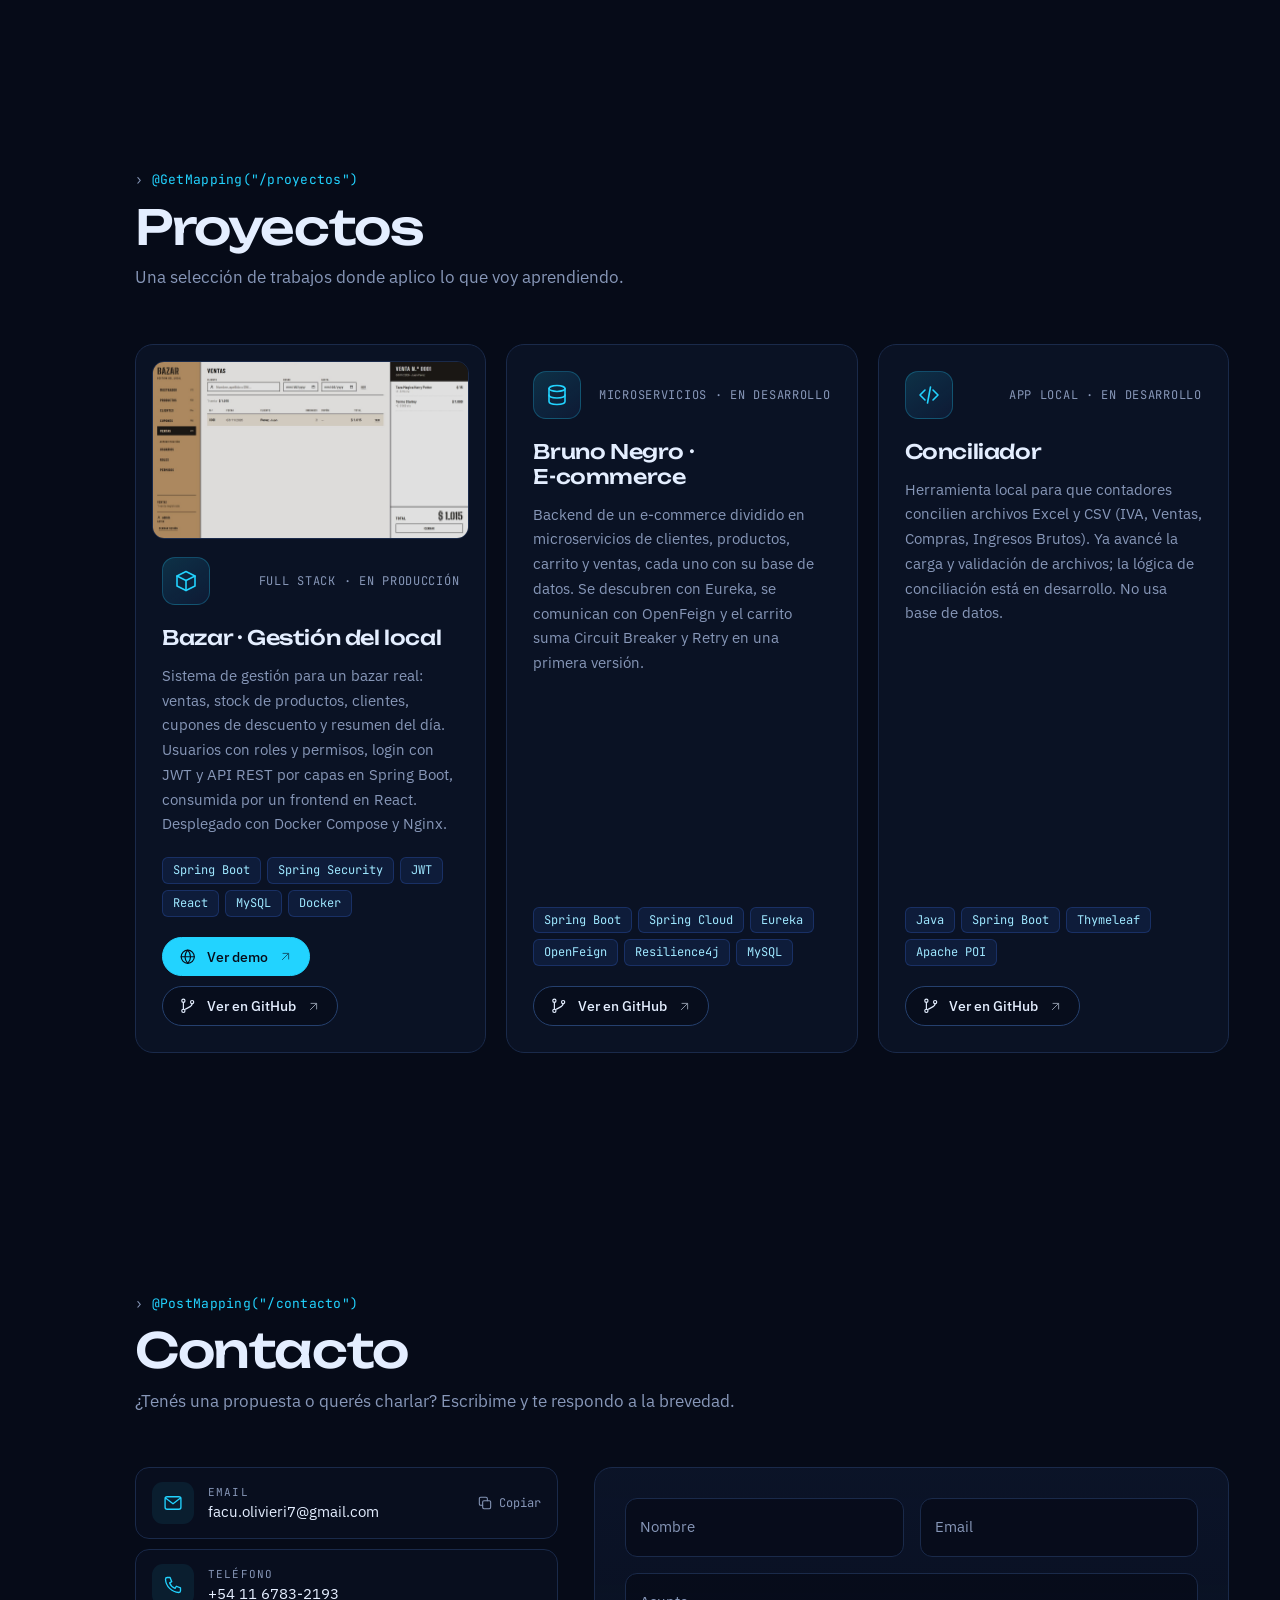
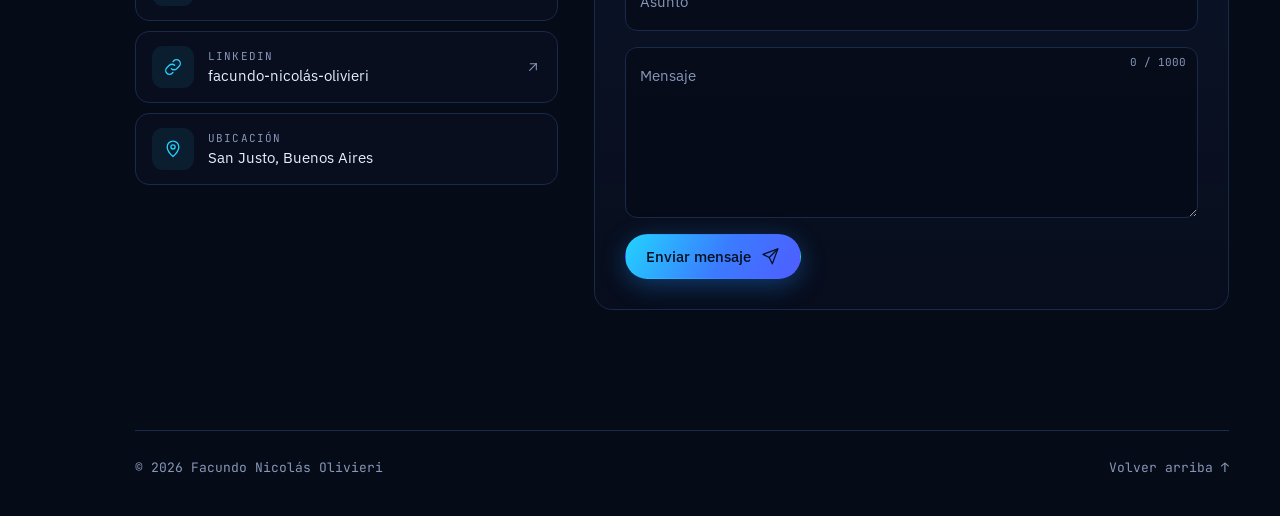
==== commit 0346fe8e: "Agregar imagen de vista previa" ====
--- a/index.html
+++ b/index.html
@@ -9,7 +9,11 @@
 <meta property="og:type" content="website">
 <meta property="og:title" content="Facundo Olivieri · Desarrollador Backend Java">
 <meta property="og:description" content="Portfolio de Facundo Olivieri, Desarrollador Web con foco en Backend (Java, Spring Boot, Spring Cloud).">
-<!-- Falta og:image: necesita la URL absoluta, agregarla cuando el sitio tenga dominio -->
+<meta property="og:url" content="https://facundo-olivieri-portafolio-sandy-eight.vercel.app/">
+<meta property="og:image" content="https://facundo-olivieri-portafolio-sandy-eight.vercel.app/assets/og.png">
+<meta property="og:image:width" content="1200">
+<meta property="og:image:height" content="630">
+<meta name="twitter:card" content="summary_large_image">
 <link rel="icon" href="assets/favicon.svg" type="image/svg+xml">
 <link rel="preconnect" href="https://fonts.googleapis.com">
 <link rel="preconnect" href="https://fonts.gstatic.com" crossorigin>
